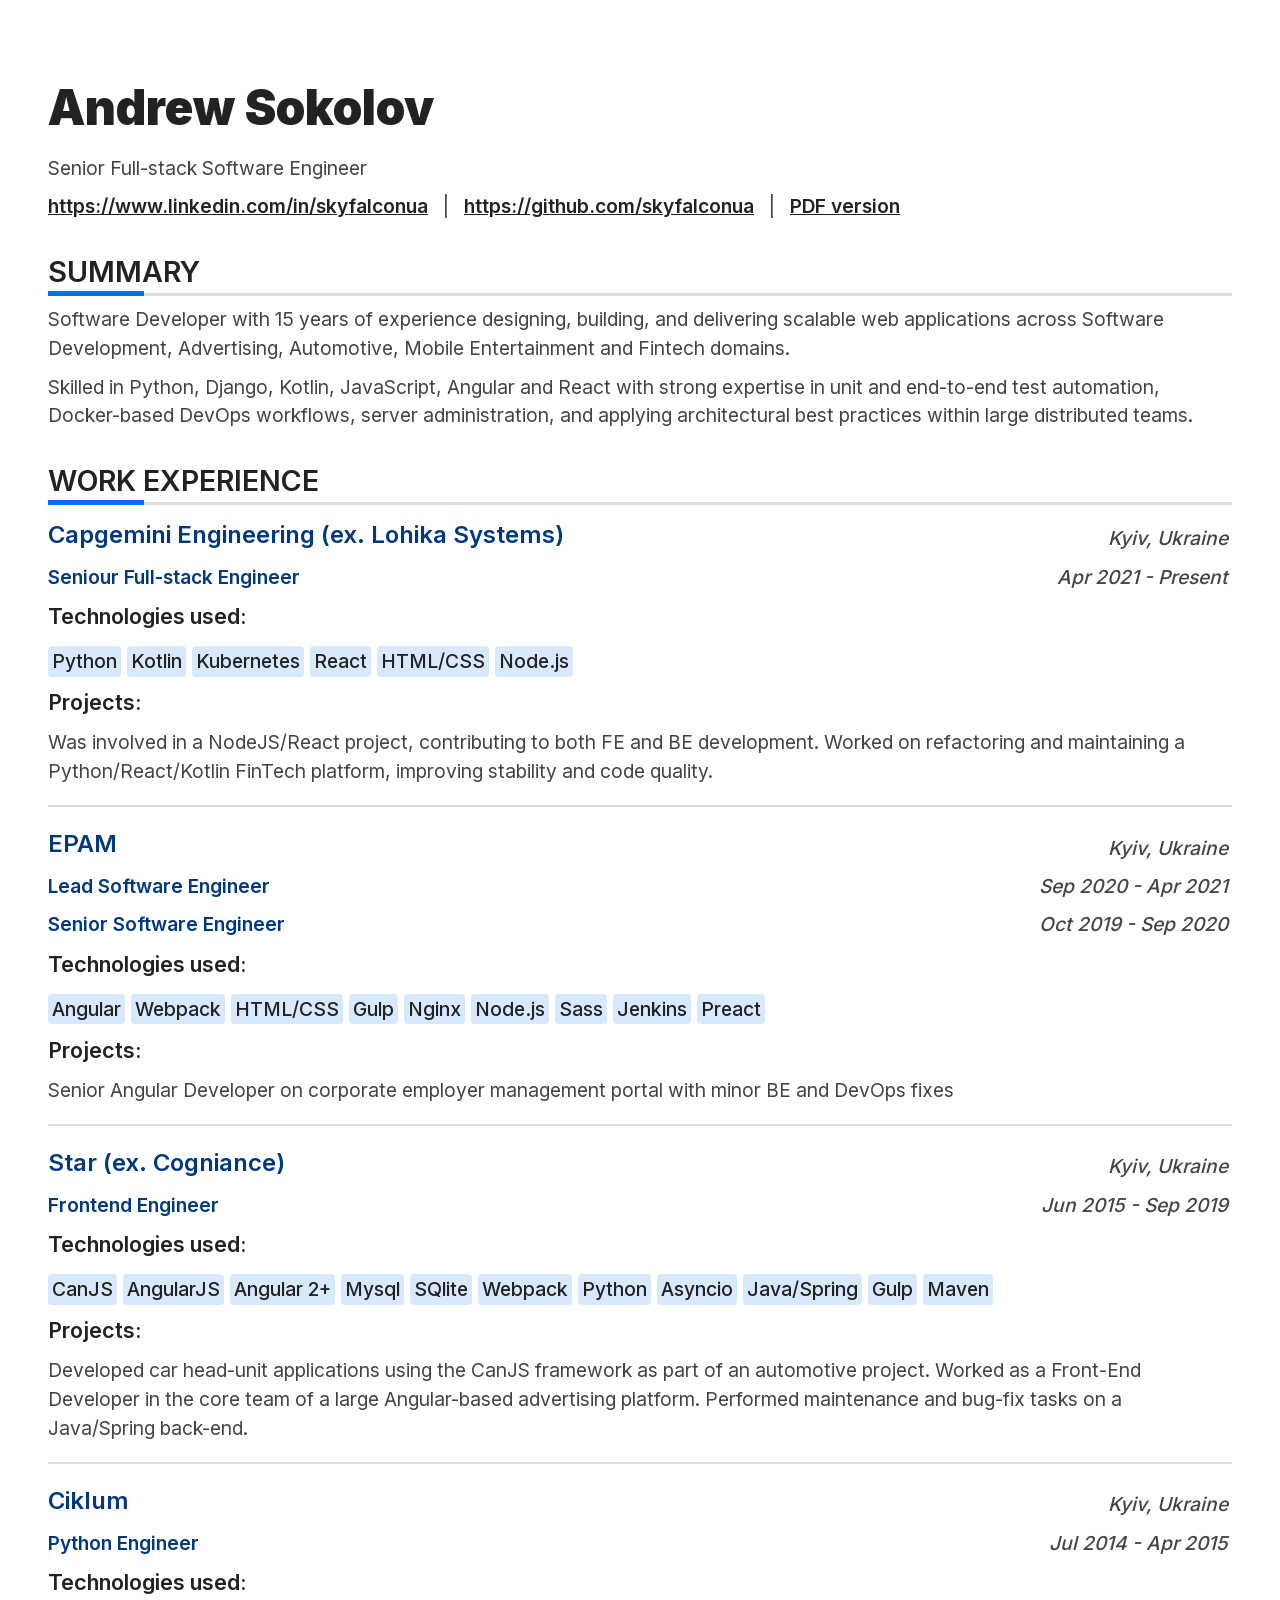
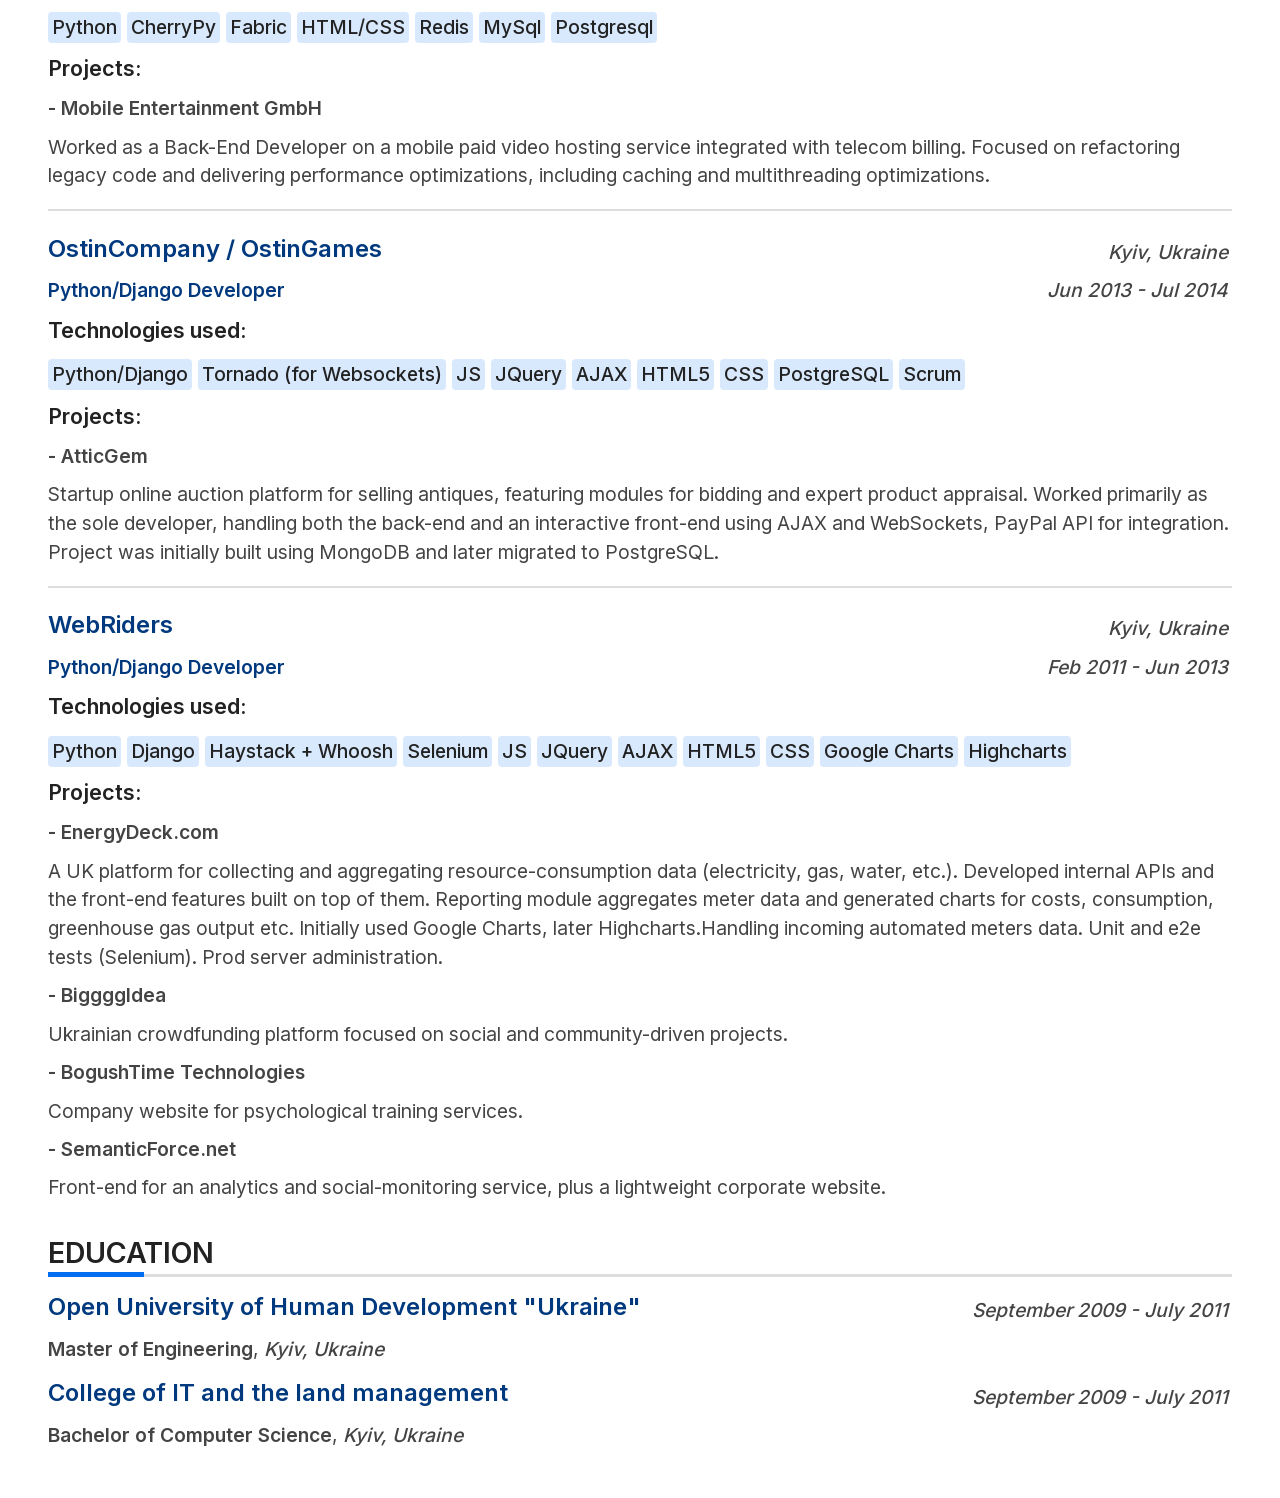
==== cv/index.html @ 944153d6 "update public info" ====
<!DOCTYPE html> <html lang=en style><!--
 Page saved with SingleFile 
 url: http://localhost:4321/ 
 saved date: Sat Nov 22 2025 23:03:34 GMT+0200 (Eastern European Standard Time)
--><meta charset=utf-8><meta name=viewport content="width=device-width"><meta name=generator content="Astro v5.15.9"><title>CV</title><style data-vite-dev-id="/Users/andrew/Projects/cv/src/layouts/Layout.astro?astro&amp;type=style&amp;index=0&amp;lang.css">@font-face{font-family:"Inter";font-style:normal;font-weight:400;src:url([data-uri])format("woff2");unicode-range:U+0000-00FF,U+0131,U+0152-0153,U+02BB-02BC,U+02C6,U+02DA,U+02DC,U+0304,U+0308,U+0329,U+2000-206F,U+20AC,U+2122,U+2191,U+2193,U+2212,U+2215,U+FEFF,U+FFFD}@font-face{font-family:"Inter";font-style:normal;font-weight:500;src:url([data-uri])format("woff2");unicode-range:U+0000-00FF,U+0131,U+0152-0153,U+02BB-02BC,U+02C6,U+02DA,U+02DC,U+0304,U+0308,U+0329,U+2000-206F,U+20AC,U+2122,U+2191,U+2193,U+2212,U+2215,U+FEFF,U+FFFD}@font-face{font-family:"Inter";font-style:normal;font-weight:600;src:url([data-uri])format("woff2");unicode-range:U+0000-00FF,U+0131,U+0152-0153,U+02BB-02BC,U+02C6,U+02DA,U+02DC,U+0304,U+0308,U+0329,U+2000-206F,U+20AC,U+2122,U+2191,U+2193,U+2212,U+2215,U+FEFF,U+FFFD}@font-face{font-family:"Inter";font-style:normal;font-weight:800;src:url([data-uri])format("woff2");unicode-range:U+0000-00FF,U+0131,U+0152-0153,U+02BB-02BC,U+02C6,U+02DA,U+02DC,U+0304,U+0308,U+0329,U+2000-206F,U+20AC,U+2122,U+2191,U+2193,U+2212,U+2215,U+FEFF,U+FFFD}@font-face{font-family:"Inter";font-style:normal;font-weight:900;src:url([data-uri])format("woff2");unicode-range:U+0000-00FF,U+0131,U+0152-0153,U+02BB-02BC,U+02C6,U+02DA,U+02DC,U+0304,U+0308,U+0329,U+2000-206F,U+20AC,U+2122,U+2191,U+2193,U+2212,U+2215,U+FEFF,U+FFFD}@font-face{font-family:"Noto Sans SC";font-style:normal;font-weight:400;src:url([data-uri])format("woff2");unicode-range:U+2b,U+40,U+3000,U+300a-300b,U+4e16,U+4e66,U+4e70,U+4e91-4e92,U+4e94,U+4e9b,U+4ec0,U+4eca,U+4f01,U+4f17-4f18,U+4f46,U+4f4e,U+4f9b,U+4fee,U+503c,U+5065,U+50cf,U+513f,U+5148,U+518d,U+51c6,U+51e0,U+5217,U+529e-529f,U+5341,U+534f,U+5361,U+5386,U+53c2,U+53c8,U+53cc,U+53d7-53d8,U+53ea,U+5404,U+5411,U+5417,U+5427,U+5468,U+559c,U+5668,U+56e0,U+56e2,U+56ed,U+5740,U+57fa,U+58eb,U+5904,U+592a,U+59cb,U+5a31,U+5b58,U+5b9d,U+5bc6,U+5c71,U+5dde,U+5df1,U+5e08,U+5e26,U+5e2e,U+5e93,U+5e97,U+5eb7,U+5f15,U+5f20,U+5f3a,U+5f62,U+5f69,U+5f88,U+5f8b,U+5fc5,U+600e,U+620f,U+6218,U+623f,U+627e,U+628a,U+62a4,U+62db,U+62e9,U+6307,U+6362,U+636e,U+64ad,U+6539,U+653f,U+6548,U+6574,U+6613,U+6625,U+663e,U+666f,U+672a,U+6750,U+6784,U+6a21,U+6b3e,U+6b65,U+6bcf,U+6c11,U+6c5f,U+6df1,U+706b,U+7167,U+724c,U+738b,U+73a9,U+73af,U+7403,U+7537,U+754c,U+7559,U+767d,U+7740,U+786e,U+795e,U+798f,U+79f0,U+7aef,U+7b7e,U+7bb1,U+7ea2,U+7ea6,U+7ec4,U+7ec6,U+7ecd,U+7edc,U+7ef4,U+8003,U+80b2,U+81f3-81f4,U+822a,U+827a,U+82f1,U+83b7,U+8425,U+89c2,U+89c8,U+8ba9,U+8bb8,U+8bc6,U+8bd5,U+8be2,U+8be5,U+8bed,U+8c03,U+8d23,U+8d2d,U+8d34,U+8d70,U+8db3,U+8fbe,U+8fce,U+8fd1,U+8fde,U+9001,U+901f-9020,U+90a3,U+914d,U+91c7,U+94fe,U+9500,U+952e,U+9605,U+9645,U+9662,U+9664,U+9700,U+9752,U+975e,U+97f3,U+9879,U+9886,U+98df,U+9a6c,U+9a8c,U+9ed1,U+9f99}@font-face{font-family:"Noto Sans SC";font-style:normal;font-weight:400;src:url([data-uri])format("woff2");unicode-range:U+4e,U+201c-201d,U+3010-3011,U+4e07,U+4e1c,U+4e24,U+4e3e,U+4e48,U+4e50,U+4e5f,U+4e8b-4e8c,U+4ea4,U+4eab-4eac,U+4ecb,U+4ece,U+4ed6,U+4ee3,U+4ef6-4ef7,U+4efb,U+4f20,U+4f55,U+4f7f,U+4fdd,U+505a,U+5143,U+5149,U+514d,U+5171,U+5177,U+518c,U+51fb,U+521b,U+5229,U+522b,U+52a9,U+5305,U+5317,U+534e,U+5355,U+5357,U+535a,U+5373,U+539f,U+53bb,U+53ca,U+53cd,U+53d6,U+53e3,U+53f0,U+5458,U+5546,U+56db,U+573a,U+578b,U+57ce,U+58f0,U+590d,U+5934,U+5973,U+5b57,U+5b8c,U+5b98,U+5bb9,U+5bfc,U+5c06,U+5c11,U+5c31,U+5c55,U+5df2,U+5e03,U+5e38,U+5e76,U+5e94,U+5efa,U+5f71,U+5f97,U+5feb,U+6001,U+603b,U+60f3,U+611f,U+6216,U+624d,U+6253,U+6295,U+6301,U+6392,U+641c,U+652f,U+653e,U+6559,U+6599,U+661f,U+671f,U+672f,U+6761,U+67e5,U+6807,U+6837,U+683c,U+6848,U+6b22,U+6b64,U+6bd4,U+6c14,U+6c34,U+6c42,U+6ca1,U+6d41,U+6d77,U+6d88,U+6e05,U+6e38,U+6e90,U+7136,U+7231,U+7531,U+767e,U+76ee,U+76f4,U+771f,U+7801,U+793a,U+79cd,U+7a0b,U+7a7a,U+7acb,U+7ae0,U+7b2c,U+7b80,U+7ba1,U+7cbe,U+7d22,U+7ea7,U+7ed3,U+7ed9,U+7edf,U+7f16,U+7f6e,U+8001,U+800c,U+8272,U+8282,U+82b1,U+8350,U+88ab,U+88c5,U+897f,U+89c1,U+89c4,U+89e3,U+8a00,U+8ba1,U+8ba4,U+8bae-8bb0,U+8bbe,U+8bc1,U+8bc4,U+8bfb,U+8d28,U+8d39,U+8d77,U+8d85,U+8def,U+8eab,U+8f66,U+8f6c,U+8f7d,U+8fd0,U+9009,U+90ae,U+90fd,U+91cc-91cd,U+91cf,U+95fb,U+9650,U+96c6,U+9891,U+98ce,U+ff1f}@font-face{font-family:"Noto Sans SC";font-style:normal;font-weight:400;src:url([data-uri])format("woff2");unicode-range:U+d,U+3e,U+5f,U+7c,U+a0,U+a9,U+4e09-4e0b,U+4e0d-4e0e,U+4e13,U+4e1a,U+4e2a,U+4e3a-4e3b,U+4e4b,U+4e86,U+4e8e,U+4ea7,U+4eba,U+4ee4-4ee5,U+4eec,U+4f1a,U+4f4d,U+4f53,U+4f5c,U+4f60,U+4fe1,U+5165,U+5168,U+516c,U+5173,U+5176,U+5185,U+51fa,U+5206,U+5230,U+5236,U+524d,U+529b,U+52a0-52a1,U+52a8,U+5316,U+533a,U+53cb,U+53d1,U+53ef,U+53f7-53f8,U+5408,U+540c-540e,U+544a,U+548c,U+54c1,U+56de,U+56fd-56fe,U+5728,U+5730,U+5907,U+5916,U+591a,U+5927,U+5929,U+597d,U+5982,U+5b50,U+5b66,U+5b89,U+5b9a,U+5b9e,U+5ba2,U+5bb6,U+5bf9,U+5c0f,U+5de5,U+5e02,U+5e73-5e74,U+5e7f,U+5ea6,U+5f00,U+5f0f,U+5f53,U+5f55,U+5fae,U+5fc3,U+6027,U+606f,U+60a8,U+60c5,U+610f,U+6210-6211,U+6237,U+6240,U+624b,U+6280,U+62a5,U+63a5,U+63a8,U+63d0,U+6536,U+6570,U+6587,U+65b9,U+65e0,U+65f6,U+660e,U+662d,U+662f,U+66f4,U+6700,U+670d,U+672c,U+673a,U+6743,U+6765,U+679c,U+682a,U+6b21,U+6b63,U+6cbb,U+6cd5,U+6ce8,U+6d3b,U+70ed,U+7247-7248,U+7269,U+7279,U+73b0,U+7406,U+751f,U+7528,U+7535,U+767b,U+76f8,U+770b,U+77e5,U+793e,U+79d1,U+7ad9,U+7b49,U+7c7b,U+7cfb,U+7ebf,U+7ecf,U+7f8e,U+8005,U+8054,U+80fd,U+81ea,U+85cf,U+884c,U+8868,U+8981,U+89c6,U+8bba,U+8bdd,U+8bf4,U+8bf7,U+8d44,U+8fc7,U+8fd8-8fd9,U+8fdb,U+901a,U+9053,U+90e8,U+91d1,U+957f,U+95e8,U+95ee,U+95f4,U+9762,U+9875,U+9898,U+9996,U+9ad8,U+ff01,U+ff08-ff09}@font-face{font-family:"Noto Sans SC";font-style:normal;font-weight:400;src:url([data-uri])format("woff2");unicode-range:U+20-22,U+27-2a,U+2c-3b,U+3f,U+41-4d,U+4f-5d,U+61-7b,U+7d,U+ab,U+ae,U+b2,U+b7,U+bb,U+df-e5,U+e7-ea,U+ec-ed,U+f1-f4,U+f6,U+f9-fa,U+fc,U+101,U+103,U+113,U+12b,U+148,U+14d,U+16b,U+1ce,U+1d0,U+300-301,U+1ebf,U+1ec7,U+2013-2014,U+2022,U+2027,U+2039-203a,U+2122,U+3001-3002,U+3042,U+3044,U+3046,U+3048,U+304a-3055,U+3057,U+3059-305b,U+305d,U+305f-3061,U+3063-306b,U+306d-3073,U+3075-3076,U+3078-3079,U+307b,U+307e-307f,U+3081-308d,U+308f,U+3092-3093,U+30a1-30a4,U+30a6-30bb,U+30bd,U+30bf-30c1,U+30c3-30c4,U+30c6-30cb,U+30cd-30d7,U+30d9-30e1,U+30e3-30e7,U+30e9-30ed,U+30ef,U+30f3,U+30fb-30fc,U+3127,U+4e00,U+4e2d,U+65b0,U+65e5,U+6708-6709,U+70b9,U+7684,U+7f51,U+ff0c,U+ff0e,U+ff1a}@font-face{font-family:"Noto Sans SC";font-style:normal;font-weight:400;src:url([data-uri])format("woff2");unicode-range:U+0000-00FF,U+0131,U+0152-0153,U+02BB-02BC,U+02C6,U+02DA,U+02DC,U+0304,U+0308,U+0329,U+2000-206F,U+20AC,U+2122,U+2191,U+2193,U+2212,U+2215,U+FEFF,U+FFFD}@font-face{font-family:"Noto Sans SC";font-style:normal;font-weight:700;src:url([data-uri])format("woff2");unicode-range:U+2b,U+40,U+3000,U+300a-300b,U+4e16,U+4e66,U+4e70,U+4e91-4e92,U+4e94,U+4e9b,U+4ec0,U+4eca,U+4f01,U+4f17-4f18,U+4f46,U+4f4e,U+4f9b,U+4fee,U+503c,U+5065,U+50cf,U+513f,U+5148,U+518d,U+51c6,U+51e0,U+5217,U+529e-529f,U+5341,U+534f,U+5361,U+5386,U+53c2,U+53c8,U+53cc,U+53d7-53d8,U+53ea,U+5404,U+5411,U+5417,U+5427,U+5468,U+559c,U+5668,U+56e0,U+56e2,U+56ed,U+5740,U+57fa,U+58eb,U+5904,U+592a,U+59cb,U+5a31,U+5b58,U+5b9d,U+5bc6,U+5c71,U+5dde,U+5df1,U+5e08,U+5e26,U+5e2e,U+5e93,U+5e97,U+5eb7,U+5f15,U+5f20,U+5f3a,U+5f62,U+5f69,U+5f88,U+5f8b,U+5fc5,U+600e,U+620f,U+6218,U+623f,U+627e,U+628a,U+62a4,U+62db,U+62e9,U+6307,U+6362,U+636e,U+64ad,U+6539,U+653f,U+6548,U+6574,U+6613,U+6625,U+663e,U+666f,U+672a,U+6750,U+6784,U+6a21,U+6b3e,U+6b65,U+6bcf,U+6c11,U+6c5f,U+6df1,U+706b,U+7167,U+724c,U+738b,U+73a9,U+73af,U+7403,U+7537,U+754c,U+7559,U+767d,U+7740,U+786e,U+795e,U+798f,U+79f0,U+7aef,U+7b7e,U+7bb1,U+7ea2,U+7ea6,U+7ec4,U+7ec6,U+7ecd,U+7edc,U+7ef4,U+8003,U+80b2,U+81f3-81f4,U+822a,U+827a,U+82f1,U+83b7,U+8425,U+89c2,U+89c8,U+8ba9,U+8bb8,U+8bc6,U+8bd5,U+8be2,U+8be5,U+8bed,U+8c03,U+8d23,U+8d2d,U+8d34,U+8d70,U+8db3,U+8fbe,U+8fce,U+8fd1,U+8fde,U+9001,U+901f-9020,U+90a3,U+914d,U+91c7,U+94fe,U+9500,U+952e,U+9605,U+9645,U+9662,U+9664,U+9700,U+9752,U+975e,U+97f3,U+9879,U+9886,U+98df,U+9a6c,U+9a8c,U+9ed1,U+9f99}@font-face{font-family:"Noto Sans SC";font-style:normal;font-weight:700;src:url([data-uri])format("woff2");unicode-range:U+4e,U+201c-201d,U+3010-3011,U+4e07,U+4e1c,U+4e24,U+4e3e,U+4e48,U+4e50,U+4e5f,U+4e8b-4e8c,U+4ea4,U+4eab-4eac,U+4ecb,U+4ece,U+4ed6,U+4ee3,U+4ef6-4ef7,U+4efb,U+4f20,U+4f55,U+4f7f,U+4fdd,U+505a,U+5143,U+5149,U+514d,U+5171,U+5177,U+518c,U+51fb,U+521b,U+5229,U+522b,U+52a9,U+5305,U+5317,U+534e,U+5355,U+5357,U+535a,U+5373,U+539f,U+53bb,U+53ca,U+53cd,U+53d6,U+53e3,U+53f0,U+5458,U+5546,U+56db,U+573a,U+578b,U+57ce,U+58f0,U+590d,U+5934,U+5973,U+5b57,U+5b8c,U+5b98,U+5bb9,U+5bfc,U+5c06,U+5c11,U+5c31,U+5c55,U+5df2,U+5e03,U+5e38,U+5e76,U+5e94,U+5efa,U+5f71,U+5f97,U+5feb,U+6001,U+603b,U+60f3,U+611f,U+6216,U+624d,U+6253,U+6295,U+6301,U+6392,U+641c,U+652f,U+653e,U+6559,U+6599,U+661f,U+671f,U+672f,U+6761,U+67e5,U+6807,U+6837,U+683c,U+6848,U+6b22,U+6b64,U+6bd4,U+6c14,U+6c34,U+6c42,U+6ca1,U+6d41,U+6d77,U+6d88,U+6e05,U+6e38,U+6e90,U+7136,U+7231,U+7531,U+767e,U+76ee,U+76f4,U+771f,U+7801,U+793a,U+79cd,U+7a0b,U+7a7a,U+7acb,U+7ae0,U+7b2c,U+7b80,U+7ba1,U+7cbe,U+7d22,U+7ea7,U+7ed3,U+7ed9,U+7edf,U+7f16,U+7f6e,U+8001,U+800c,U+8272,U+8282,U+82b1,U+8350,U+88ab,U+88c5,U+897f,U+89c1,U+89c4,U+89e3,U+8a00,U+8ba1,U+8ba4,U+8bae-8bb0,U+8bbe,U+8bc1,U+8bc4,U+8bfb,U+8d28,U+8d39,U+8d77,U+8d85,U+8def,U+8eab,U+8f66,U+8f6c,U+8f7d,U+8fd0,U+9009,U+90ae,U+90fd,U+91cc-91cd,U+91cf,U+95fb,U+9650,U+96c6,U+9891,U+98ce,U+ff1f}@font-face{font-family:"Noto Sans SC";font-style:normal;font-weight:700;src:url([data-uri])format("woff2");unicode-range:U+d,U+3e,U+5f,U+7c,U+a0,U+a9,U+4e09-4e0b,U+4e0d-4e0e,U+4e13,U+4e1a,U+4e2a,U+4e3a-4e3b,U+4e4b,U+4e86,U+4e8e,U+4ea7,U+4eba,U+4ee4-4ee5,U+4eec,U+4f1a,U+4f4d,U+4f53,U+4f5c,U+4f60,U+4fe1,U+5165,U+5168,U+516c,U+5173,U+5176,U+5185,U+51fa,U+5206,U+5230,U+5236,U+524d,U+529b,U+52a0-52a1,U+52a8,U+5316,U+533a,U+53cb,U+53d1,U+53ef,U+53f7-53f8,U+5408,U+540c-540e,U+544a,U+548c,U+54c1,U+56de,U+56fd-56fe,U+5728,U+5730,U+5907,U+5916,U+591a,U+5927,U+5929,U+597d,U+5982,U+5b50,U+5b66,U+5b89,U+5b9a,U+5b9e,U+5ba2,U+5bb6,U+5bf9,U+5c0f,U+5de5,U+5e02,U+5e73-5e74,U+5e7f,U+5ea6,U+5f00,U+5f0f,U+5f53,U+5f55,U+5fae,U+5fc3,U+6027,U+606f,U+60a8,U+60c5,U+610f,U+6210-6211,U+6237,U+6240,U+624b,U+6280,U+62a5,U+63a5,U+63a8,U+63d0,U+6536,U+6570,U+6587,U+65b9,U+65e0,U+65f6,U+660e,U+662d,U+662f,U+66f4,U+6700,U+670d,U+672c,U+673a,U+6743,U+6765,U+679c,U+682a,U+6b21,U+6b63,U+6cbb,U+6cd5,U+6ce8,U+6d3b,U+70ed,U+7247-7248,U+7269,U+7279,U+73b0,U+7406,U+751f,U+7528,U+7535,U+767b,U+76f8,U+770b,U+77e5,U+793e,U+79d1,U+7ad9,U+7b49,U+7c7b,U+7cfb,U+7ebf,U+7ecf,U+7f8e,U+8005,U+8054,U+80fd,U+81ea,U+85cf,U+884c,U+8868,U+8981,U+89c6,U+8bba,U+8bdd,U+8bf4,U+8bf7,U+8d44,U+8fc7,U+8fd8-8fd9,U+8fdb,U+901a,U+9053,U+90e8,U+91d1,U+957f,U+95e8,U+95ee,U+95f4,U+9762,U+9875,U+9898,U+9996,U+9ad8,U+ff01,U+ff08-ff09}@font-face{font-family:"Noto Sans SC";font-style:normal;font-weight:700;src:url([data-uri])format("woff2");unicode-range:U+20-22,U+27-2a,U+2c-3b,U+3f,U+41-4d,U+4f-5d,U+61-7b,U+7d,U+ab,U+ae,U+b2,U+b7,U+bb,U+df-e5,U+e7-ea,U+ec-ed,U+f1-f4,U+f6,U+f9-fa,U+fc,U+101,U+103,U+113,U+12b,U+148,U+14d,U+16b,U+1ce,U+1d0,U+300-301,U+1ebf,U+1ec7,U+2013-2014,U+2022,U+2027,U+2039-203a,U+2122,U+3001-3002,U+3042,U+3044,U+3046,U+3048,U+304a-3055,U+3057,U+3059-305b,U+305d,U+305f-3061,U+3063-306b,U+306d-3073,U+3075-3076,U+3078-3079,U+307b,U+307e-307f,U+3081-308d,U+308f,U+3092-3093,U+30a1-30a4,U+30a6-30bb,U+30bd,U+30bf-30c1,U+30c3-30c4,U+30c6-30cb,U+30cd-30d7,U+30d9-30e1,U+30e3-30e7,U+30e9-30ed,U+30ef,U+30f3,U+30fb-30fc,U+3127,U+4e00,U+4e2d,U+65b0,U+65e5,U+6708-6709,U+70b9,U+7684,U+7f51,U+ff0c,U+ff0e,U+ff1a}@font-face{font-family:"Noto Sans SC";font-style:normal;font-weight:700;src:url([data-uri])format("woff2");unicode-range:U+0000-00FF,U+0131,U+0152-0153,U+02BB-02BC,U+02C6,U+02DA,U+02DC,U+0304,U+0308,U+0329,U+2000-206F,U+20AC,U+2122,U+2191,U+2193,U+2212,U+2215,U+FEFF,U+FFFD}*{margin:0;padding:0;box-sizing:border-box}html{font-size:12px;print-color-adjust:exact}body{padding:48px;color:#444;font-family:"Inter","Noto Sans SC",sans-serif;font-size:1.6rem;font-weight:normal;line-height:1.5;margin:auto;font-style:normal}h1,h2,h3,h4{font-family:"Inter","Noto Sans SC",sans-serif;color:#222;margin-top:0.5em}h1{font-size:4rem;font-weight:800;text-align:left}h2{font-size:2.4rem;font-weight:600;border-bottom:3px solid #ddd;position:relative;text-transform:uppercase;margin-top:1em}h2:before{content:"";position:absolute;left:0;bottom:-3px;width:96px;height:5px;background-color:#016ef1}h3{font-size:2rem;font-weight:600;color:#01397e;margin-top:0.5em}h4{font-size:1.8rem;font-weight:600;margin-top:0.4em}strong{font-weight:600}h1 strong{font-weight:900}em{font-style:italic;font-weight:500}a{color:#222;font-weight:600;text-decoration:underline}ul{margin-top:0.5em;padding-left:12px;list-style:none}ul li{position:relative;margin-top:0.2em}ul li:before{content:"•";position:absolute;left:-12px;color:#016ef1;font-weight:600;font-family:"Inter"}p{margin-top:0.5em}p.pull-right{float:right;margin-right:4px;margin-top:-1.5em;text-align:right}.page-break:before{content:"Page Break";color:#aaa;display:block}hr{border:none;border-top:2px solid #ddd;margin:1em 0}::selection,::-moz-selection{background-color:rgba(1,110,241,0.2)}.tags{margin:0.5em 0}.tags ul{display:inline;padding:0}.tags li{display:inline-block;background-color:rgba(1,110,241,0.15);border-radius:4px;color:#222;font-weight:500;padding:1px 4px;margin-right:1px}.tags li::before{display:none}.row.row--section{display:flex}.row.row--section .column.column--1-1{flex:100%}.h3-like{color:#01397e}</style>
<meta name=referrer content=no-referrer><link rel=icon type=image/svg+xml href="[data-uri]"><link rel=canonical href=http://localhost:4321/><meta http-equiv=content-security-policy content="default-src 'none'; font-src 'self' data:; img-src 'self' data:; style-src 'unsafe-inline'; media-src 'self' data:; script-src 'unsafe-inline' data:; object-src 'self' data:; frame-src 'self' data:;"><body><object style=display:none;visibility:hidden class=eusw@iit.com.ua hidden></object> <div class="row row--section"> <div class="column column--1-1"> <h1><strong>Andrew Sokolov</strong></h1> <p>Senior Full-stack Software Engineer</p> <p> <a href=https://www.linkedin.com/in/skyfalconua>https://www.linkedin.com/in/skyfalconua</a>
&nbsp; | &nbsp;
<a href=https://github.com/skyfalconua>https://github.com/skyfalconua</a>
&nbsp; | &nbsp;
<a href=https://github.com/skyfalconua/cv/blob/main/output/CV-Andrew-Sokolov.pdf>PDF version</a> </p> <h2>Summary</h2> <p>Software Developer with 15 years of experience designing, building, and delivering
 scalable web applications across Software Development, Advertising, Automotive,
 Mobile Entertainment and Fintech domains.</p> <p>Skilled in Python, Django, Kotlin, JavaScript, Angular and React with strong expertise
 in unit and end-to-end test automation, Docker-based DevOps workflows, server administration,
 and applying architectural best practices within large distributed teams.</p> <h2>Work Experience</h2> <h3>Capgemini Engineering (ex. Lohika Systems)</h3> <p class=pull-right><em>Kyiv, Ukraine</em></p> <p class=h3-like><strong>Seniour Full-stack Engineer</strong></p> <p class=pull-right><em>Apr 2021 - Present</em></p> <h4>Technologies used:</h4> <div class=tags> <p><ul><li>Python</li>
<li>Kotlin</li>
<li>Kubernetes</li>
<li>React</li>
<li>HTML/CSS</li>
<li>Node.js</ul><p></p> </div> <h4>Projects:</h4> <p>Was involved in a NodeJS/React project, contributing to both FE and BE development.
Worked on refactoring and maintaining a Python/React/Kotlin FinTech platform,
improving stability and code quality.</p> <hr> <h3>EPAM</h3> <p class=pull-right><em>Kyiv, Ukraine</em></p> <p class=h3-like><strong>Lead Software Engineer</strong></p> <p class=pull-right><em>Sep 2020 - Apr 2021</em></p> <p class=h3-like><strong>Senior Software Engineer</strong></p> <p class=pull-right><em>Oct 2019 - Sep 2020</em></p> <h4>Technologies used:</h4> <div class=tags> <p><ul><li>Angular</li>
<li>Webpack</li>
<li>HTML/CSS</li>
<li>Gulp</li>
<li>Nginx</li>
<li>Node.js</li>
<li>Sass</li>
<li>Jenkins</li>
<li>Preact</ul><p></p> </div> <h4>Projects:</h4> <p>Senior Angular Developer on corporate employer management portal with minor BE and DevOps fixes</p> <hr> <h3>Star (ex. Cogniance)</h3> <p class=pull-right><em>Kyiv, Ukraine</em></p> <p class=h3-like><strong>Frontend Engineer</strong></p> <p class=pull-right><em>Jun 2015 - Sep 2019</em></p> <h4>Technologies used:</h4> <div class=tags> <p><ul><li>CanJS</li>
<li>AngularJS</li>
<li>Angular 2+</li>
<li>Mysql</li>
<li>SQlite</li>
<li>Webpack</li>
<li>Python</li>
<li>Asyncio</li>
<li>Java/Spring</li>
<li>Gulp</li>
<li>Maven</ul><p></p> </div> <h4>Projects:</h4> <p>Developed car head-unit applications using the CanJS framework as part of an automotive project.
Worked as a Front-End Developer in the core team of a large Angular-based advertising platform.
Performed maintenance and bug-fix tasks on a Java/Spring back-end.</p> <hr> <h3>Ciklum</h3> <p class=pull-right><em>Kyiv, Ukraine</em></p> <p class=h3-like><strong>Python Engineer</strong></p> <p class=pull-right><em>Jul 2014 - Apr 2015</em></p> <h4>Technologies used:</h4> <div class=tags> <p><ul><li>Python</li>
<li>CherryPy</li>
<li>Fabric</li>
<li>HTML/CSS</li>
<li>Redis</li>
<li>MySql</li>
<li>Postgresql</ul><p></p> </div> <h4>Projects:</h4> <p><strong> - Mobile Entertainment GmbH </strong></p>
<p>Worked as a Back-End Developer on a mobile paid video hosting service integrated
with telecom billing. Focused on refactoring legacy code and delivering performance
optimizations, including caching and multithreading optimizations.</p> <hr> <h3>OstinCompany / OstinGames</h3> <p class=pull-right><em>Kyiv, Ukraine</em></p> <p class=h3-like><strong>Python/Django Developer</strong></p> <p class=pull-right><em>Jun 2013 - Jul 2014</em></p> <h4>Technologies used:</h4> <div class=tags> <p><ul><li>Python/Django</li>
<li>Tornado (for Websockets)</li>
<li>JS</li>
<li>JQuery</li>
<li>AJAX</li>
<li>HTML5</li>
<li>CSS</li>
<li>PostgreSQL</li>
<li>Scrum</ul><p></p> </div> <h4>Projects:</h4> <p><strong> - AtticGem </strong></p>
<p>Startup online auction platform for selling antiques, featuring modules for
bidding and expert product appraisal. Worked primarily as the sole developer,
handling both the back-end and an interactive front-end using AJAX and WebSockets,
PayPal API for integration. Project was initially built using MongoDB
and later migrated to PostgreSQL.</p> <hr> <h3>WebRiders</h3> <p class=pull-right><em>Kyiv, Ukraine</em></p> <p class=h3-like><strong>Python/Django Developer</strong></p> <p class=pull-right><em>Feb 2011 - Jun 2013</em></p> <h4>Technologies used:</h4> <div class=tags> <p><ul><li>Python</li>
<li>Django</li>
<li>Haystack + Whoosh</li>
<li>Selenium</li>
<li>JS</li>
<li>JQuery</li>
<li>AJAX</li>
<li>HTML5</li>
<li>CSS</li>
<li>Google Charts</li>
<li>Highcharts</ul><p></p> </div> <h4>Projects:</h4> <p><strong> - EnergyDeck.com </strong></p>
<p>A UK platform for collecting and aggregating resource-consumption data
(electricity, gas, water, etc.). Developed internal APIs and the front-end
features built on top of them. Reporting module aggregates meter data and generated
charts for costs, consumption, greenhouse gas output etc. Initially used Google Charts,
later Highcharts.Handling incoming automated meters data.
Unit and e2e tests (Selenium). Prod server administration.</p>
<p><strong> - BiggggIdea </strong></p>
<p>Ukrainian crowdfunding platform focused on social and community-driven projects.</p>
<p><strong> - BogushTime Technologies </strong></p>
<p>Company website for psychological training services.</p>
<p><strong> - SemanticForce.net </strong></p>
<p>Front-end for an analytics and social-monitoring service,
plus a lightweight corporate website.</p> <h2>Education</h2> <h3>Open University of Human Development "Ukraine"</h3> <p class=pull-right><em>September 2009 - July 2011</em></p> <p> <strong>Master of Engineering</strong>, <em>Kyiv, Ukraine</em> </p> <h3>College of IT and the land management</h3> <p class=pull-right><em>September 2009 - July 2011</em></p> <p> <strong>Bachelor of Computer Science</strong>, <em>Kyiv, Ukraine</em> </p> </div> </div>
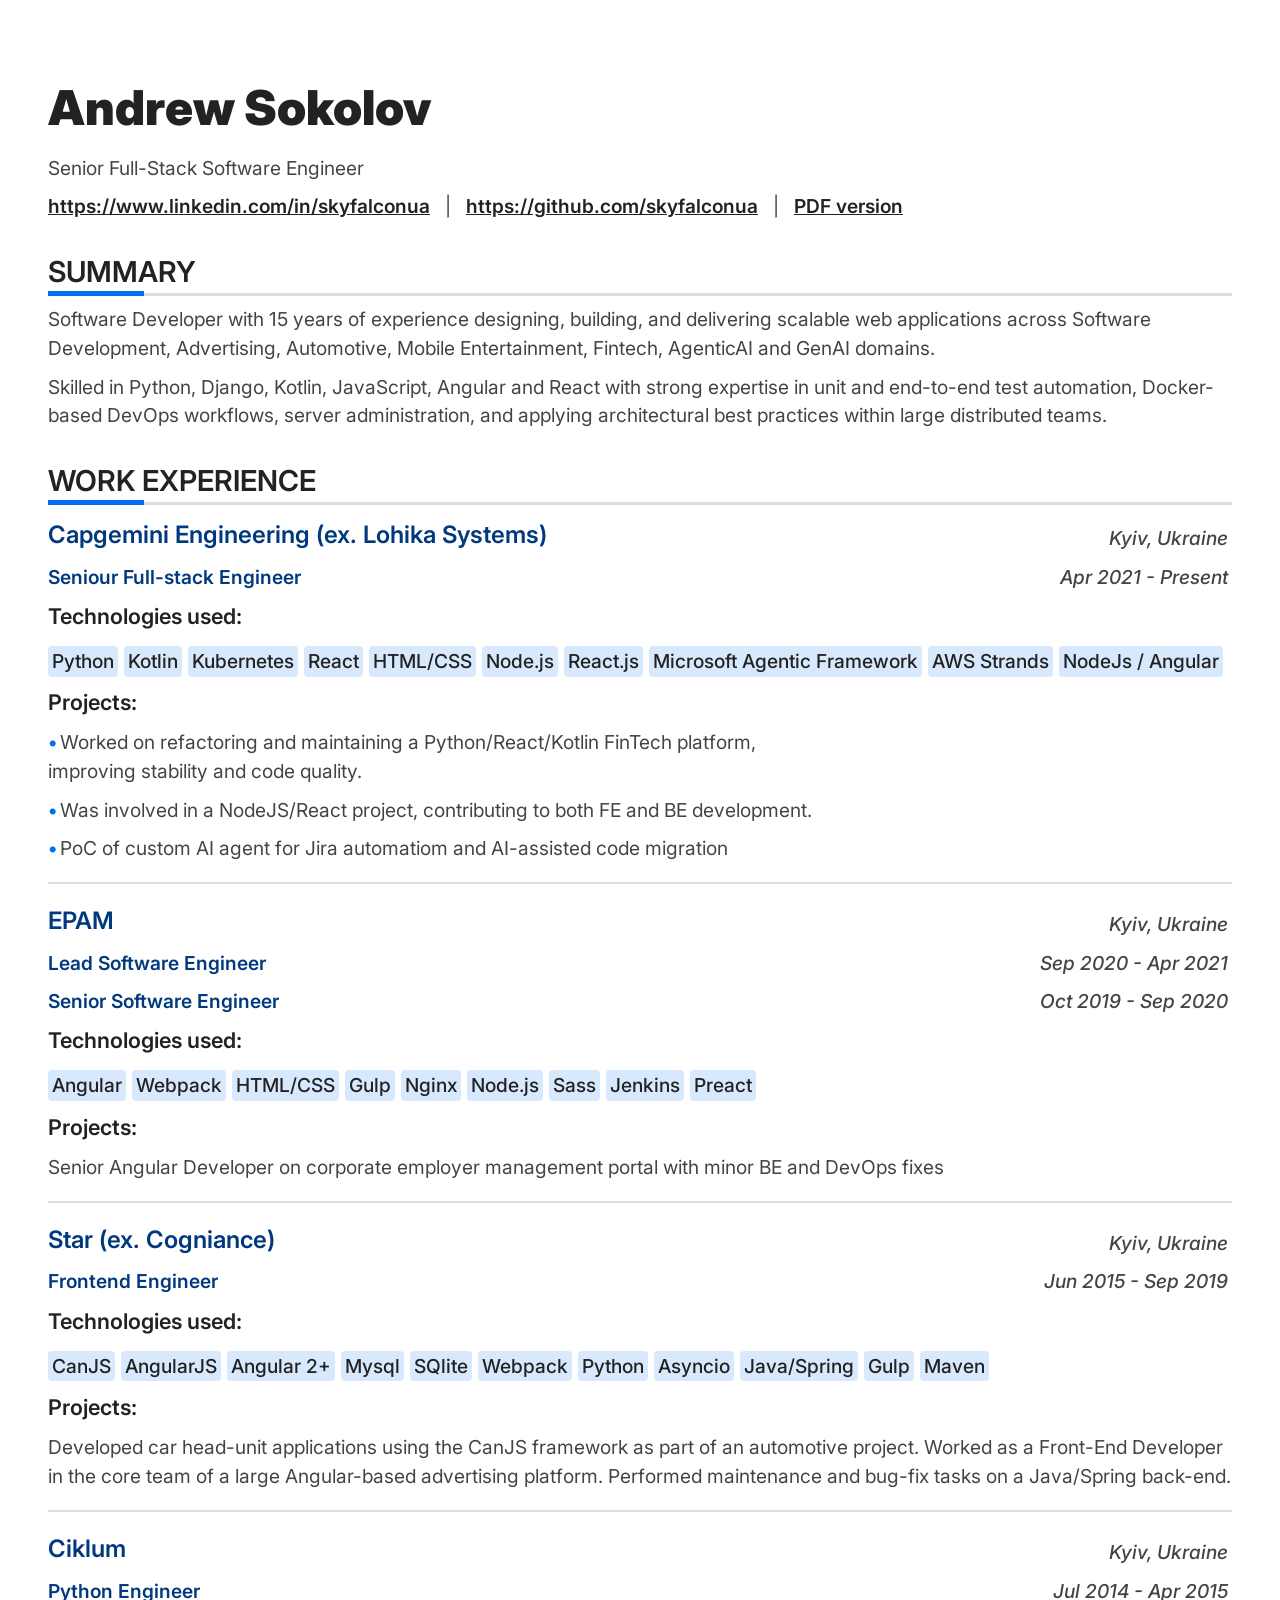
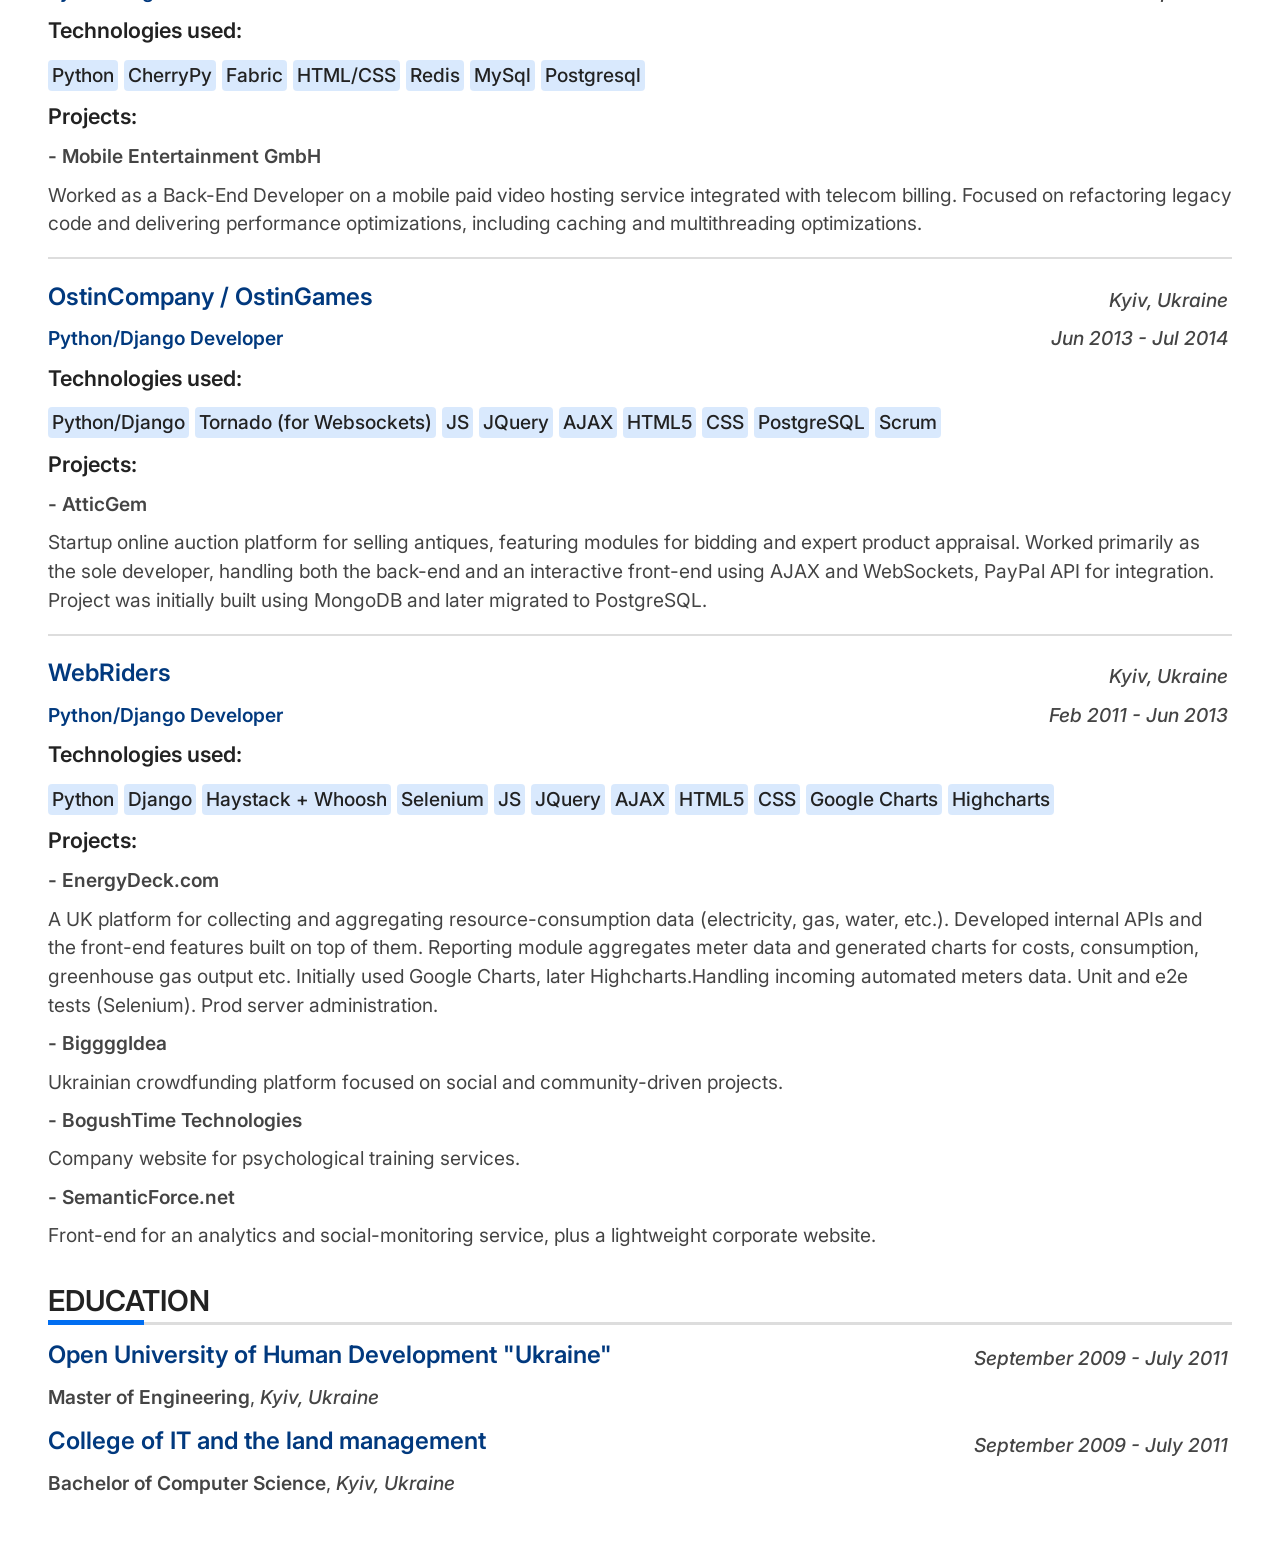
==== commit 8c30c75a: "cv 2026-04-28" ====
--- a/cv/index.html
+++ b/cv/index.html
@@ -1,24 +1,28 @@
-<!DOCTYPE html> <html lang=en style><!--
- Page saved with SingleFile 
- url: http://localhost:4321/ 
- saved date: Sat Nov 22 2025 23:03:34 GMT+0200 (Eastern European Standard Time)
---><meta charset=utf-8><meta name=viewport content="width=device-width"><meta name=generator content="Astro v5.15.9"><title>CV</title><style data-vite-dev-id="/Users/andrew/Projects/cv/src/layouts/Layout.astro?astro&amp;type=style&amp;index=0&amp;lang.css">@font-face{font-family:"Inter";font-style:normal;font-weight:400;src:url([data-uri])format("woff2");unicode-range:U+0000-00FF,U+0131,U+0152-0153,U+02BB-02BC,U+02C6,U+02DA,U+02DC,U+0304,U+0308,U+0329,U+2000-206F,U+20AC,U+2122,U+2191,U+2193,U+2212,U+2215,U+FEFF,U+FFFD}@font-face{font-family:"Inter";font-style:normal;font-weight:500;src:url([data-uri])format("woff2");unicode-range:U+0000-00FF,U+0131,U+0152-0153,U+02BB-02BC,U+02C6,U+02DA,U+02DC,U+0304,U+0308,U+0329,U+2000-206F,U+20AC,U+2122,U+2191,U+2193,U+2212,U+2215,U+FEFF,U+FFFD}@font-face{font-family:"Inter";font-style:normal;font-weight:600;src:url([data-uri])format("woff2");unicode-range:U+0000-00FF,U+0131,U+0152-0153,U+02BB-02BC,U+02C6,U+02DA,U+02DC,U+0304,U+0308,U+0329,U+2000-206F,U+20AC,U+2122,U+2191,U+2193,U+2212,U+2215,U+FEFF,U+FFFD}@font-face{font-family:"Inter";font-style:normal;font-weight:800;src:url([data-uri])format("woff2");unicode-range:U+0000-00FF,U+0131,U+0152-0153,U+02BB-02BC,U+02C6,U+02DA,U+02DC,U+0304,U+0308,U+0329,U+2000-206F,U+20AC,U+2122,U+2191,U+2193,U+2212,U+2215,U+FEFF,U+FFFD}@font-face{font-family:"Inter";font-style:normal;font-weight:900;src:url([data-uri]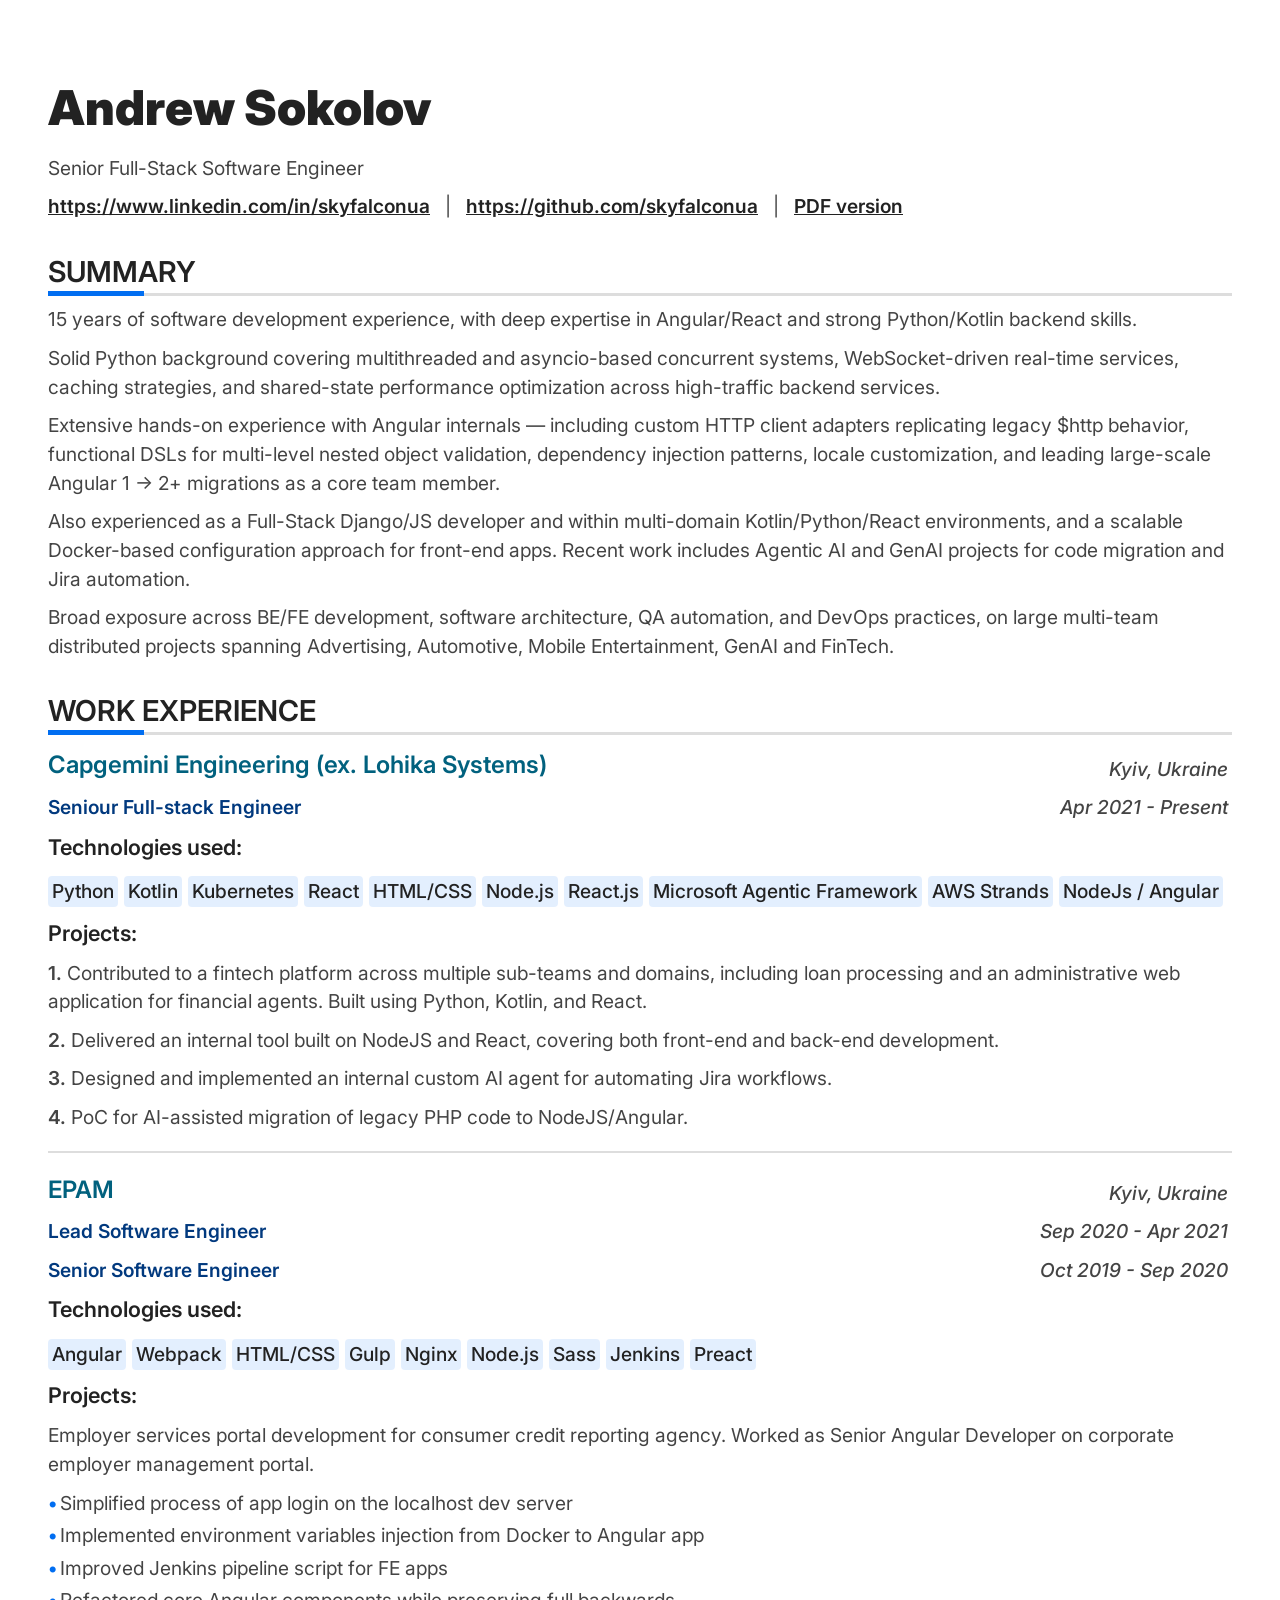
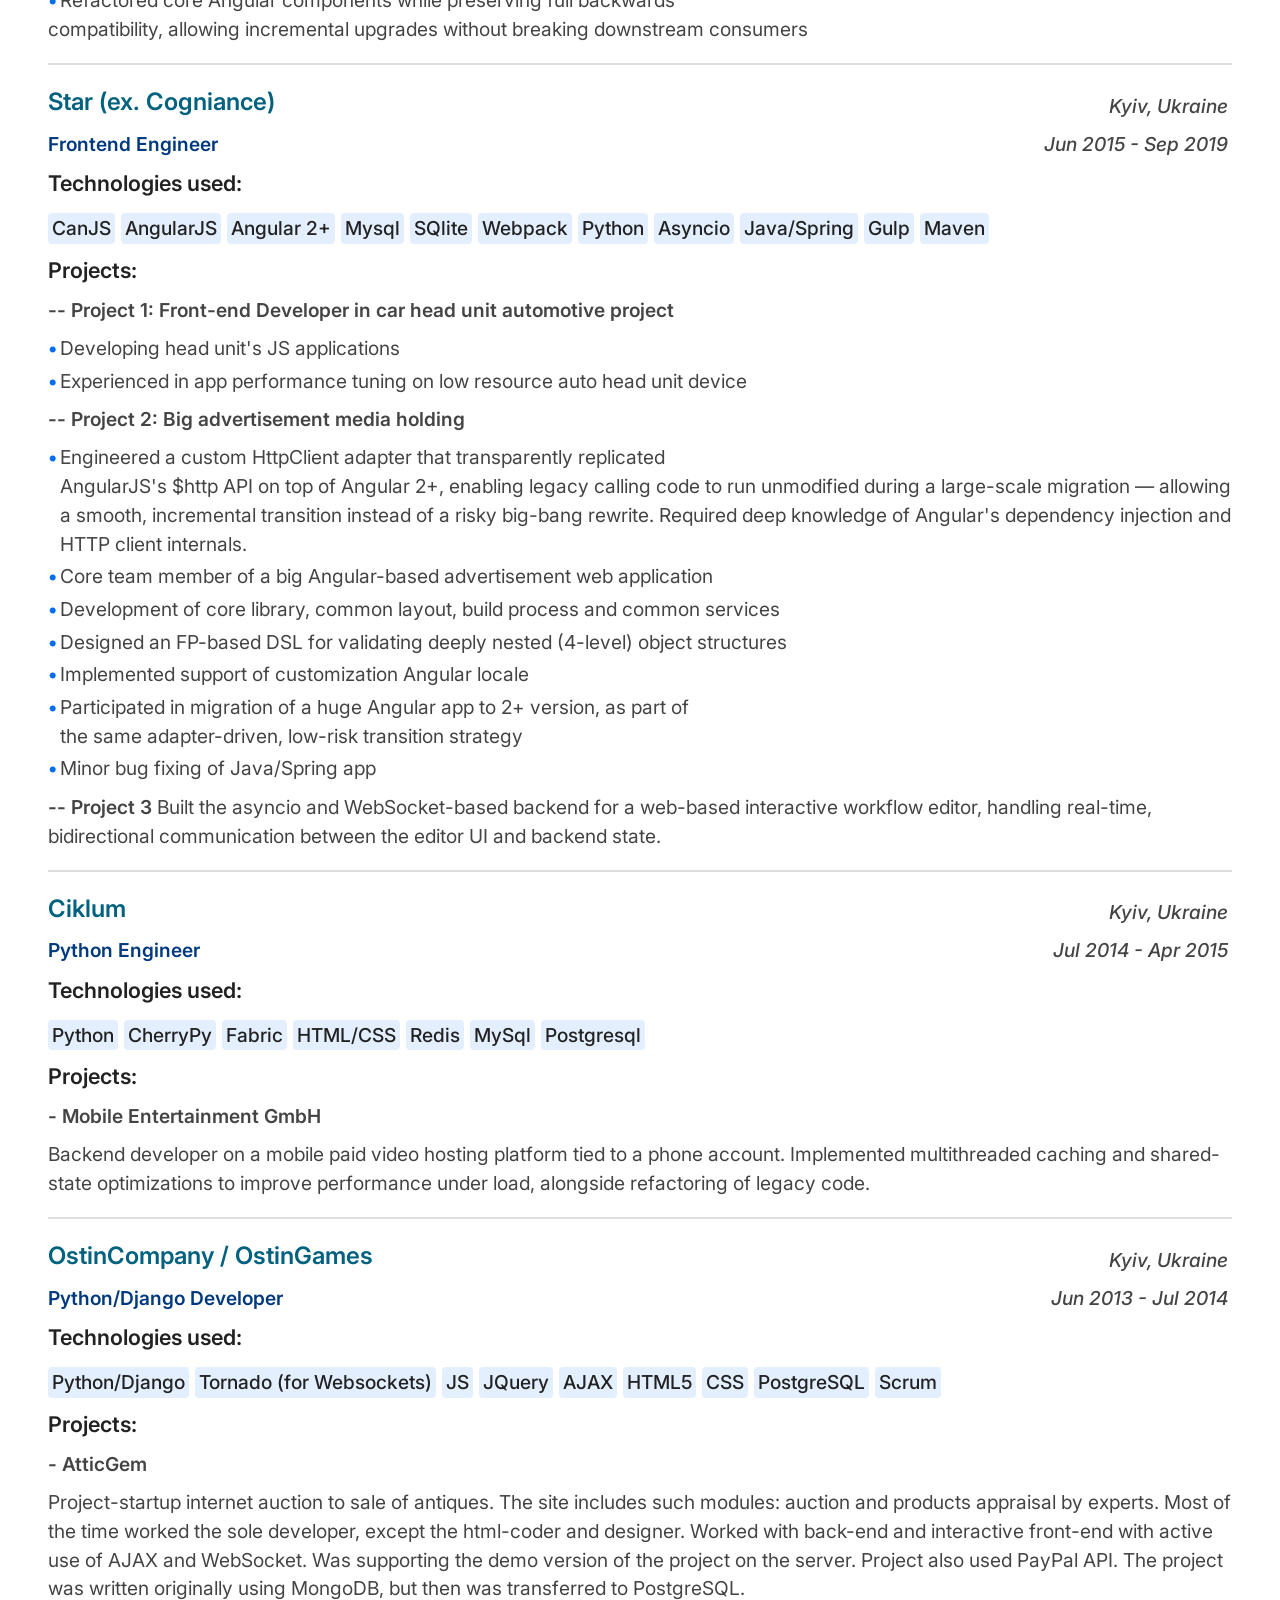
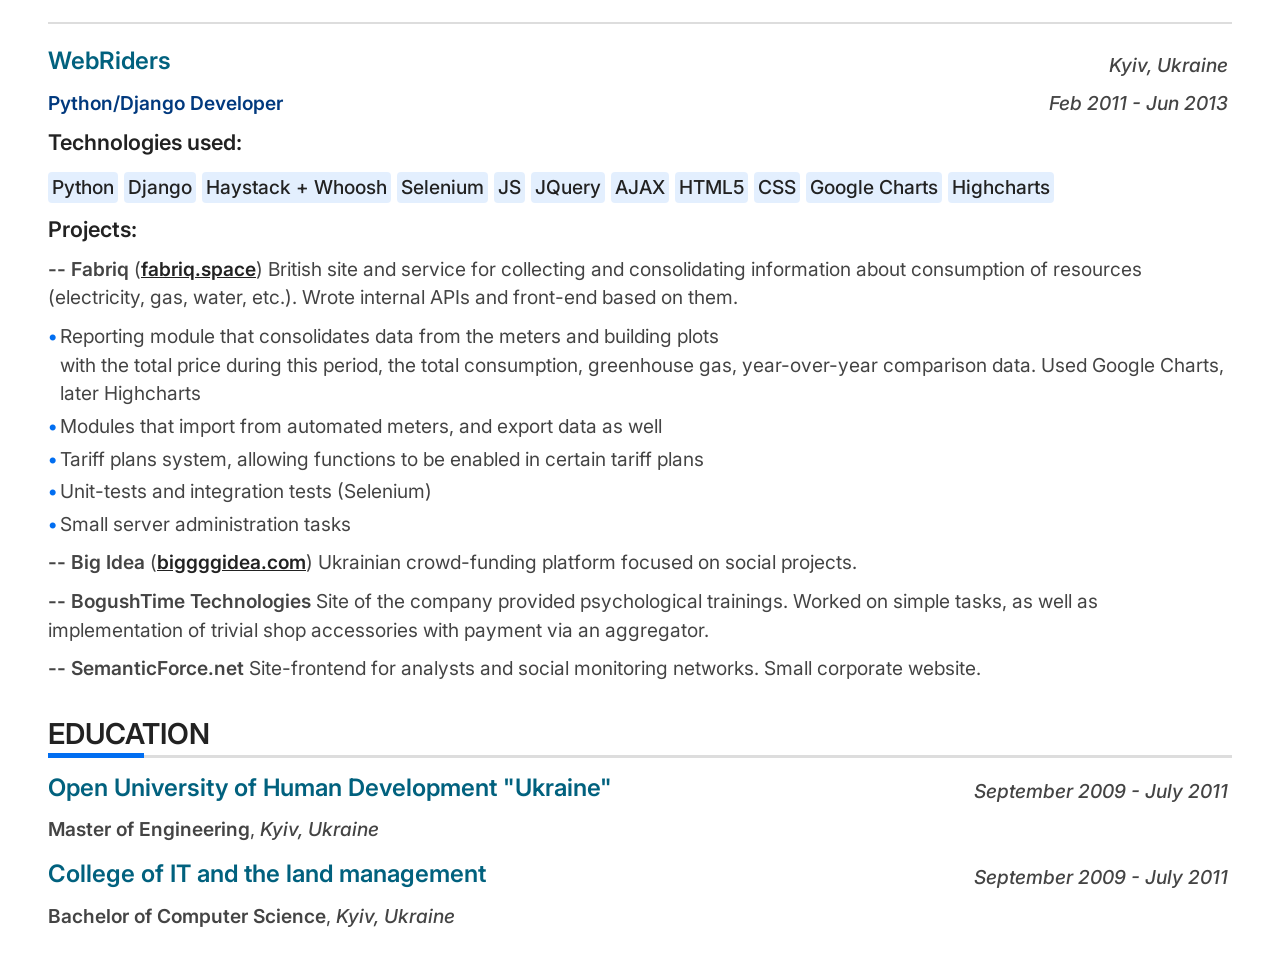
==== commit 781a9984: "update cv" ====
--- a/cv/index.html
+++ b/cv/index.html
@@ -1,16 +1,223 @@
 <!DOCTYPE html><script>
+  /* Mode switching via ?mode=pdf or ?mode=web. Scale for PDF - 72% */
   const mode = new URLSearchParams(window.location.search).get("mode") || "web";
   document.documentElement.classList.add(`mode-${mode}`);
-</script> <html lang="en"> <head><meta charset="UTF-8"><meta name="viewport" content="width=device-width"><meta name="generator" content="Astro v6.1.9"><title>CV</title><style>@import"https://fonts.googleapis.com/css2?family=Inter:wght@400;500;600;800;900&display=swap";@import"https://fonts.googleapis.com/css2?family=Noto+Sans+SC:wght@400;700&display=swap";*{margin:0;padding:0;box-sizing:border-box}html{font-size:12px;print-color-adjust:exact}body{padding:48px;color:#444;font-family:Inter,Noto Sans SC,sans-serif;font-size:1.6rem;font-weight:400;line-height:1.5;margin:auto;font-style:normal}h1,h2,h3,h4,h5,h6{font-family:Inter,Noto Sans SC,sans-serif;color:#222;margin-top:.5em}h1{font-size:4rem;font-weight:800;text-align:left}h2{font-size:2.4rem;font-weight:600;border-bottom:3px solid #ddd;position:relative;text-transform:uppercase;margin-top:1em}h2:before{content:"";position:absolute;left:0;bottom:-3px;width:96px;height:5px;background-color:#016ef1}h3{font-size:2rem;font-weight:600;color:#01397e;margin-top:.5em}h4,h5,h6{font-size:1.8rem;font-weight:600;margin-top:.4em}b,strong{font-weight:600}h1 b,h1 strong{font-weight:900}h2 b,h2 strong,h3 b,h3 strong,h4 b,h4 strong,h5 b,h5 strong,h6 b,h6 strong,a b,a strong{font-weight:800}i,em{font-style:italic;font-weight:500}a{color:#222;font-weight:600;text-decoration:underline}ul,ol{margin-top:.5em;padding-left:12px;list-style:none}ul li{position:relative;margin-top:.2em}ul li:before{content:"•";position:absolute;left:-12px;color:#016ef1;font-weight:600;font-family:Inter}p{margin-top:.5em}p.pull-right{float:right;margin-right:4px;margin-top:-1.5em;text-align:right}code{background-color:#016ef133;border-radius:2px;padding:0 4px;font-weight:500;color:#222;font-family:inherit}pre{font-family:inherit}pre code{display:block}table{margin-top:.5em;table-layout:fixed;width:100%}table th,table tr{font-weight:400}table.no-margin{margin:0!important}img{border-radius:4px;float:left;height:10rem;margin-right:2rem}.page-break{margin:2em 0;border-top:1px dashed #aaa;border-bottom:1px dashed #aaa;text-align:center}.page-break:before{content:"Page Break";color:#aaa;display:block}hr{border:none;border-top:2px solid #ddd;margin:1em 0}::selection,::-moz-selection{background-color:#016ef133}@media print{.no-print{display:none}}.only-pdf,.only-web{display:none}.mode-pdf .only-pdf,.mode-web .only-web{display:block}.tags{margin:.5em 0}.tags ul{display:inline;padding:0}.tags li{display:inline-block;background-color:#016ef126;border-radius:4px;color:#222;font-weight:500;padding:1px 4px;margin-right:1px}.tags li:before{display:none}.row.row--section{display:flex}.row.row--section .column.column--1-1{flex:100%}.row.row--section .column.column--1-2{flex:66%;padding-right:3rem}.row.row--section .column.column--2-2{flex:34%;padding-left:3rem}.h3-like{color:#01397e}
-</style></head> <body>  <div class="row row--section"> <div class="column column--1-1"> <h1><strong>Andrew Sokolov</strong></h1> <p>Senior Full-Stack Software Engineer</p> <p> <a href="https://www.linkedin.com/in/skyfalconua">https://www.linkedin.com/in/skyfalconua</a>
+</script> <html lang="en"> <head><meta charset="UTF-8"><meta name="viewport" content="width=device-width"><meta name="generator" content="Astro v6.1.9"><title>CV</title><style data-vite-dev-id="/Users/andrew/Projects/work/cv/src/layouts/Layout.astro?astro&#38;type=style&#38;index=0&#38;lang.css">@import url("https://fonts.googleapis.com/css2?family=Inter:wght@400;500;600;800;900&display=swap");
+@import url("https://fonts.googleapis.com/css2?family=Noto+Sans+SC:wght@400;700&display=swap");
+/* Reset */
+* {
+  margin: 0;
+  padding: 0;
+  box-sizing: border-box;
+}
+html {
+  font-size: 12px; /* base font size */
+  print-color-adjust: exact;
+}
+body {
+  padding: 48px;
+  color: #444;
+  font-family: "Inter", "Noto Sans SC", sans-serif;
+  font-size: 1.6rem;
+  font-weight: normal;
+  line-height: 1.5;
+  margin: auto;
+  font-style: normal;
+}
+/* Headings */
+h1, h2, h3, h4, h5, h6 {
+  font-family: "Inter", "Noto Sans SC", sans-serif;
+  color: #222;
+  margin-top: 0.5em;
+}
+h1 {
+  font-size: 4rem;
+  font-weight: 800;
+  text-align: left;
+}
+h2 {
+  font-size: 2.4rem;
+  font-weight: 600;
+  border-bottom: 3px solid #ddd;
+  position: relative;
+  text-transform: uppercase;
+  margin-top: 1em;
+}
+h2:before {
+  content: "";
+  position: absolute;
+  left: 0;
+  bottom: -3px;
+  width: 96px;
+  height: 5px;
+  background-color: #016ef1;
+}
+h3 {
+  font-size: 2rem;
+  font-weight: 600;
+  color: #01617e;
+  margin-top: 0.5em;
+}
+h4, h5, h6 {
+  font-size: 1.8rem;
+  font-weight: 600;
+  margin-top: 0.4em;
+}
+/* Text formatting */
+b, strong {
+  font-weight: 600;
+}
+h1 b, h1 strong { font-weight: 900; }
+h2 b, h2 strong,
+h3 b, h3 strong,
+h4 b, h4 strong,
+h5 b, h5 strong,
+h6 b, h6 strong,
+a b, a strong { font-weight: 800; }
+i, em {
+  font-style: italic;
+  font-weight: 500;
+}
+a {
+  color: #222;
+  font-weight: 600;
+  text-decoration: underline;
+}
+/* Lists */
+ul, ol {
+  margin-top: 0.5em;
+  padding-left: 12px;
+  list-style: none;
+}
+ul li {
+  position: relative;
+  margin-top: 0.2em;
+}
+ul li:before {
+  content: "•";
+  position: absolute;
+  left: -12px;
+  color: #016ef1;
+  font-weight: 600;
+  font-family: "Inter";
+}
+/* Paragraphs */
+p {
+  margin-top: 0.5em;
+}
+p.pull-right {
+  float: right;
+  margin-right: 4px;
+  margin-top: -1.5em;
+  text-align: right;
+}
+/* Code & Pre */
+code {
+  background-color: rgba(1, 110, 241, 0.2);
+  border-radius: 2px;
+  padding: 0 4px;
+  font-weight: 500;
+  color: #222;
+  font-family: inherit;
+}
+pre {
+  font-family: inherit;
+}
+pre code {
+  display: block;
+}
+/* Tables */
+table {
+  margin-top: 0.5em;
+  table-layout: fixed;
+  width: 100%;
+}
+table th, table tr {
+  font-weight: normal;
+}
+table.no-margin {
+  margin: 0 !important;
+}
+/* Images */
+img {
+  border-radius: 4px;
+  float: left;
+  height: 10rem;
+  margin-right: 2rem;
+}
+/* Page break */
+.page-break {
+  margin: 2em 0;
+  border-top: 1px dashed #aaa;
+  border-bottom: 1px dashed #aaa;
+  text-align: center;
+}
+.page-break:before {
+  content: "Page Break";
+  color: #aaa;
+  display: block;
+}
+/* Misc */
+hr {
+  border: none;
+  border-top: 2px solid #ddd;
+  margin: 1em 0;
+}
+::selection, ::-moz-selection {
+  background-color: rgba(1, 110, 241, 0.2);
+}
+@media print {
+  .no-print { display: none; }
+}
+/* Mode switching via ?mode=pdf or ?mode=web */
+.only-pdf, .only-web { display: none; }
+.mode-pdf .only-pdf { display: block; }
+.mode-web .only-web { display: block; }
+/* Tags */
+.tags {
+  margin: 0.5em 0;
+}
+.tags ul {
+  display: inline;
+  padding: 0;
+}
+.tags li {
+  display: inline-block;
+  background-color: rgba(1, 110, 241, 0.11);
+  border-radius: 4px;
+  color: #222;
+  font-weight: 500;
+  padding: 1px 4px;
+  margin-right: 1px;
+}
+.tags li::before {
+  display: none;
+}
+/* Row/column layout */
+.row.row--section {
+  display: flex;
+}
+.row.row--section .column.column--1-1 { flex: 100%; }
+.row.row--section .column.column--1-2 { flex: 66%; padding-right: 3rem; }
+.row.row--section .column.column--2-2 { flex: 34%; padding-left: 3rem; }
+/* Small helper */
+.h3-like { color: #01397e; }</style><script type="module" src="/@vite/client"></script>
+<script type="module" src="/src/layouts/Layout.astro?astro&type=style&index=0&lang.css"></script></head> <body>  <div class="row row--section"> <div class="column column--1-1"> <h1><strong>Andrew Sokolov</strong></h1> <p>Senior Full-Stack Software Engineer</p> <p> <a href="https://www.linkedin.com/in/skyfalconua">https://www.linkedin.com/in/skyfalconua</a>
 &nbsp; | &nbsp;
 <a href="https://github.com/skyfalconua">https://github.com/skyfalconua</a> <span class="no-print">
 &nbsp; | &nbsp;
-<a href="https://github.com/skyfalconua/cv/blob/main/output/CV-Andrew-Sokolov.pdf">PDF version</a> </span> </p> <h2>Summary</h2> <p>Software Developer with 15 years of experience designing, building, and delivering
-        scalable web applications across Software Development, Advertising, Automotive,
-        Mobile Entertainment, Fintech, AgenticAI and GenAI domains.</p> <p>Skilled in Python, Django, Kotlin, JavaScript, Angular and React with strong expertise
-        in unit and end-to-end test automation, Docker-based DevOps workflows, server administration,
-        and applying architectural best practices within large distributed teams.</p> <h2>Work Experience</h2> <!-----------------------------------------------------------------------> <h3>Capgemini Engineering (ex. Lohika Systems)</h3> <p class="pull-right"><em>Kyiv, Ukraine</em></p> <p class="h3-like"><strong>Seniour Full-stack Engineer</strong></p> <p class="pull-right"><em>Apr 2021 - Present</em></p> <h4>Technologies used:</h4> <div class="tags"> <p><ul><li>Python</li>
+<a href="https://github.com/skyfalconua/cv/blob/main/output/CV-Andrew-Sokolov.pdf">PDF version</a> </span> </p> <h2>Summary</h2> <p>15 years of software development experience, with deep expertise in Angular/React and
+          strong Python/Kotlin backend skills.</p> <p>Solid Python background covering multithreaded and asyncio-based concurrent systems,
+          WebSocket-driven real-time services, caching strategies, and shared-state performance
+          optimization across high-traffic backend services.</p> <p>Extensive hands-on experience with Angular internals — including custom HTTP client adapters
+          replicating legacy $http behavior, functional DSLs for multi-level nested object validation,
+          dependency injection patterns, locale customization, and leading large-scale
+          Angular 1 → 2+ migrations as a core team member.</p> <p>Also experienced as a Full-Stack Django/JS developer and within multi-domain
+          Kotlin/Python/React environments, and a scalable Docker-based configuration approach
+          for front-end apps. Recent work includes Agentic AI and GenAI projects for code migration
+          and Jira automation.</p> <p>Broad exposure across BE/FE development, software architecture, QA automation, and
+          DevOps practices, on large multi-team distributed projects spanning Advertising, Automotive,
+          Mobile Entertainment, GenAI and FinTech.</p> <h2>Work Experience</h2> <!-----------------------------------------------------------------------> <h3>Capgemini Engineering (ex. Lohika Systems)</h3> <p class="pull-right"><em>Kyiv, Ukraine</em></p> <p class="h3-like"><strong>Seniour Full-stack Engineer</strong></p> <p class="pull-right"><em>Apr 2021 - Present</em></p> <h4>Technologies used:</h4> <div class="tags"> <p><ul><li>Python</li>
 <li>Kotlin</li>
 <li>Kubernetes</li>
 <li>React</li>
@@ -19,10 +226,17 @@
 <li>React.js</li>
 <li>Microsoft Agentic Framework</li>
 <li>AWS Strands</li>
-<li>NodeJs / Angular</li></ul></p> </div> <h4>Projects:</h4> <p><ul><li>Worked on refactoring and maintaining a Python/React/Kotlin FinTech platform,</li></ul>
-improving stability and code quality.</p>
-<p><ul><li>Was involved in a NodeJS/React project, contributing to both FE and BE development.</li></ul></p>
-<p><ul><li>PoC of custom AI agent for Jira automatiom and AI-assisted code migration</li></ul></p> <!-----------------------------------------------------------------------> <hr> <!-----------------------------------------------------------------------> <h3>EPAM</h3> <p class="pull-right"><em>Kyiv, Ukraine</em></p> <p class="h3-like"><strong>Lead Software Engineer</strong></p> <p class="pull-right"><em>Sep 2020 - Apr 2021</em></p> <p class="h3-like"><strong>Senior Software Engineer</strong></p> <p class="pull-right"><em>Oct 2019 - Sep 2020</em></p> <h4>Technologies used:</h4> <div class="tags"> <p><ul><li>Angular</li>
+<li>NodeJs / Angular</li></ul></p> </div> <h4>Projects:</h4> <p><strong>1.</strong>
+Contributed to a fintech platform across multiple sub-teams and domains,
+including loan processing and an administrative web application for
+financial agents. Built using Python, Kotlin, and React.</p>
+<p><strong>2.</strong>
+Delivered an internal tool built on NodeJS and React, covering both
+front-end and back-end development.</p>
+<p><strong>3.</strong>
+Designed and implemented an internal custom AI agent for automating Jira workflows.</p>
+<p><strong>4.</strong>
+PoC for AI-assisted migration of legacy PHP code to NodeJS/Angular.</p> <!-----------------------------------------------------------------------> <hr> <!-----------------------------------------------------------------------> <h3>EPAM</h3> <p class="pull-right"><em>Kyiv, Ukraine</em></p> <p class="h3-like"><strong>Lead Software Engineer</strong></p> <p class="pull-right"><em>Sep 2020 - Apr 2021</em></p> <p class="h3-like"><strong>Senior Software Engineer</strong></p> <p class="pull-right"><em>Oct 2019 - Sep 2020</em></p> <h4>Technologies used:</h4> <div class="tags"> <p><ul><li>Angular</li>
 <li>Webpack</li>
 <li>HTML/CSS</li>
 <li>Gulp</li>
@@ -30,7 +244,13 @@
 <li>Node.js</li>
 <li>Sass</li>
 <li>Jenkins</li>
-<li>Preact</li></ul></p> </div> <h4>Projects:</h4> <p>Senior Angular Developer on corporate employer management portal with minor BE and DevOps fixes</p> <!-----------------------------------------------------------------------> <hr> <!-----------------------------------------------------------------------> <h3>Star (ex. Cogniance)</h3> <p class="pull-right"><em>Kyiv, Ukraine</em></p> <p class="h3-like"><strong>Frontend Engineer</strong></p> <p class="pull-right"><em>Jun 2015  -  Sep 2019</em></p> <h4>Technologies used:</h4> <div class="tags"> <p><ul><li>CanJS</li>
+<li>Preact</li></ul></p> </div> <div class="only-pdf"> <br> </div> <h4>Projects:</h4> <p>Employer services portal development for consumer credit reporting agency.
+Worked as Senior Angular Developer on corporate employer management portal.
+<ul><li>Simplified process of app login on the localhost dev server</li>
+<li>Implemented environment variables injection from Docker to Angular app</li>
+<li>Improved Jenkins pipeline script for FE apps</li>
+<li>Refactored core Angular components while preserving full backwards</li></ul>
+  compatibility, allowing incremental upgrades without breaking downstream consumers</p> <!-----------------------------------------------------------------------> <hr> <!-----------------------------------------------------------------------> <h3>Star (ex. Cogniance)</h3> <p class="pull-right"><em>Kyiv, Ukraine</em></p> <p class="h3-like"><strong>Frontend Engineer</strong></p> <p class="pull-right"><em>Jun 2015  -  Sep 2019</em></p> <h4>Technologies used:</h4> <div class="tags"> <p><ul><li>CanJS</li>
 <li>AngularJS</li>
 <li>Angular 2+</li>
 <li>Mysql</li>
@@ -40,18 +260,35 @@
 <li>Asyncio</li>
 <li>Java/Spring</li>
 <li>Gulp</li>
-<li>Maven</li></ul></p> </div> <h4>Projects:</h4> <p>Developed car head-unit applications using the CanJS framework as part of an automotive project.
-Worked as a Front-End Developer in the core team of a large Angular-based advertising platform.
-Performed maintenance and bug-fix tasks on a Java/Spring back-end.</p> <!-----------------------------------------------------------------------> <div class="only-pdf"> <br> <br> <br> <br> </div> <hr class="only-web"> <!-----------------------------------------------------------------------> <h3>Ciklum</h3> <p class="pull-right"><em>Kyiv, Ukraine</em></p> <p class="h3-like"><strong>Python Engineer</strong></p> <p class="pull-right"><em>Jul 2014 - Apr 2015</em></p> <h4>Technologies used:</h4> <div class="tags"> <p><ul><li>Python</li>
+<li>Maven</li></ul></p> </div> <h4>Projects:</h4> <p><strong>-- Project 1: Front-end Developer in car head unit automotive project</strong>
+<ul><li>Developing head unit's JS applications</li>
+<li>Experienced in app performance tuning on low resource auto head unit device</li></ul></p>
+<p><strong>-- Project 2: Big advertisement media holding</strong>
+<ul><li>Engineered a custom HttpClient adapter that transparently replicated</li>
+  AngularJS's $http API on top of Angular 2+, enabling legacy calling
+  code to run unmodified during a large-scale migration — allowing a smooth,
+  incremental transition instead of a risky big-bang rewrite. Required deep
+  knowledge of Angular's dependency injection and HTTP client internals.
+<li>Core team member of a big Angular-based advertisement web application</li>
+<li>Development of core library, common layout, build process and common services</li>
+<li>Designed an FP-based DSL for validating deeply nested (4-level) object structures</li>
+<li>Implemented support of customization Angular locale</li>
+<li>Participated in migration of a huge Angular app to 2+ version, as part of</li>
+  the same adapter-driven, low-risk transition strategy
+<li>Minor bug fixing of Java/Spring app</li></ul></p>
+<p><strong>-- Project 3</strong>
+Built the asyncio and WebSocket-based backend for a web-based interactive
+workflow editor, handling real-time, bidirectional communication between
+the editor UI and backend state.</p> <!-----------------------------------------------------------------------> <hr> <!-----------------------------------------------------------------------> <h3>Ciklum</h3> <p class="pull-right"><em>Kyiv, Ukraine</em></p> <p class="h3-like"><strong>Python Engineer</strong></p> <p class="pull-right"><em>Jul 2014 - Apr 2015</em></p> <h4>Technologies used:</h4> <div class="tags"> <p><ul><li>Python</li>
 <li>CherryPy</li>
 <li>Fabric</li>
 <li>HTML/CSS</li>
 <li>Redis</li>
 <li>MySql</li>
 <li>Postgresql</li></ul></p> </div> <h4>Projects:</h4> <p><strong> - Mobile Entertainment GmbH </strong></p>
-<p>Worked as a Back-End Developer on a mobile paid video hosting service integrated
-with telecom billing. Focused on refactoring legacy code and delivering performance
-optimizations, including caching and multithreading optimizations.</p> <!-----------------------------------------------------------------------> <hr> <!-----------------------------------------------------------------------> <h3>OstinCompany / OstinGames</h3> <p class="pull-right"><em>Kyiv, Ukraine</em></p> <p class="h3-like"><strong>Python/Django Developer</strong></p> <p class="pull-right"><em>Jun 2013 - Jul 2014</em></p> <h4>Technologies used:</h4> <div class="tags"> <p><ul><li>Python/Django</li>
+<p>Backend developer on a mobile paid video hosting platform tied to a phone
+account. Implemented multithreaded caching and shared-state optimizations
+to improve performance under load, alongside refactoring of legacy code.</p> <!-----------------------------------------------------------------------> <div class="only-pdf"> <br> </div> <hr class="only-web"> <!-----------------------------------------------------------------------> <h3>OstinCompany / OstinGames</h3> <p class="pull-right"><em>Kyiv, Ukraine</em></p> <p class="h3-like"><strong>Python/Django Developer</strong></p> <p class="pull-right"><em>Jun 2013 - Jul 2014</em></p> <h4>Technologies used:</h4> <div class="tags"> <p><ul><li>Python/Django</li>
 <li>Tornado (for Websockets)</li>
 <li>JS</li>
 <li>JQuery</li>
@@ -60,11 +297,13 @@
 <li>CSS</li>
 <li>PostgreSQL</li>
 <li>Scrum</li></ul></p> </div> <h4>Projects:</h4> <p><strong> - AtticGem </strong></p>
-<p>Startup online auction platform for selling antiques, featuring modules for
-bidding and expert product appraisal. Worked primarily as the sole developer,
-handling both the back-end and an interactive front-end using AJAX and WebSockets,
-PayPal API for integration. Project was initially built using MongoDB
-and later migrated to PostgreSQL.</p> <!-----------------------------------------------------------------------> <hr> <!-----------------------------------------------------------------------> <h3>WebRiders</h3> <p class="pull-right"><em>Kyiv, Ukraine</em></p> <p class="h3-like"><strong>Python/Django Developer</strong></p> <p class="pull-right"><em>Feb 2011 - Jun 2013</em></p> <h4>Technologies used:</h4> <div class="tags"> <p><ul><li>Python</li>
+<p>Project-startup internet auction to sale of antiques. The site includes
+such modules: auction and products appraisal by experts. Most of the time
+worked the sole developer, except the html-coder and designer. Worked
+with back-end and interactive front-end with active use of AJAX and WebSocket.
+Was supporting the demo version of the project on the server. Project also
+used PayPal API. The project was written originally using MongoDB,
+but then was transferred to PostgreSQL.</p> <!-----------------------------------------------------------------------> <hr> <!-----------------------------------------------------------------------> <h3>WebRiders</h3> <p class="pull-right"><em>Kyiv, Ukraine</em></p> <p class="h3-like"><strong>Python/Django Developer</strong></p> <p class="pull-right"><em>Feb 2011 - Jun 2013</em></p> <h4>Technologies used:</h4> <div class="tags"> <p><ul><li>Python</li>
 <li>Django</li>
 <li>Haystack + Whoosh</li>
 <li>Selenium</li>
@@ -74,17 +313,21 @@
 <li>HTML5</li>
 <li>CSS</li>
 <li>Google Charts</li>
-<li>Highcharts</li></ul></p> </div> <h4>Projects:</h4> <p><strong> - EnergyDeck.com </strong></p>
-<p>A UK platform for collecting and aggregating resource-consumption data
-(electricity, gas, water, etc.). Developed internal APIs and the front-end
-features built on top of them. Reporting module aggregates meter data and generated
-charts for costs, consumption, greenhouse gas output etc. Initially used Google Charts,
-later Highcharts.Handling incoming automated meters data.
-Unit and e2e tests (Selenium). Prod server administration.</p>
-<p><strong> - BiggggIdea </strong></p>
-<p>Ukrainian crowdfunding platform focused on social and community-driven projects.</p>
-<p><strong> - BogushTime Technologies </strong></p>
-<p>Company website for psychological training services.</p>
-<p><strong> - SemanticForce.net </strong></p>
-<p>Front-end for an analytics and social-monitoring service,
-plus a lightweight corporate website.</p> <!-----------------------------------------------------------------------> <h2>Education</h2> <h3>Open University of Human Development &quot;Ukraine&quot;</h3> <p class="pull-right"><em>September 2009 - July 2011</em></p> <p> <strong>Master of Engineering</strong>, <em>Kyiv, Ukraine</em> </p> <h3>College of IT and the land management</h3> <p class="pull-right"><em>September 2009 - July 2011</em></p> <p> <strong>Bachelor of Computer Science</strong>, <em>Kyiv, Ukraine</em> </p> </div> </div> </body></html>+<li>Highcharts</li></ul></p> </div> <h4>Projects:</h4> <p><strong>-- Fabriq</strong> (<a href="https://fabriq.space">fabriq.space</a>)
+British site and service for collecting and consolidating information
+about consumption of resources (electricity, gas, water, etc.). Wrote
+internal APIs and front-end based on them.
+<ul><li>Reporting module that consolidates data from the meters and building plots</li>
+  with the total price during this period, the total consumption, greenhouse
+  gas, year-over-year comparison data. Used Google Charts, later Highcharts
+<li>Modules that import from automated meters, and export data as well</li>
+<li>Tariff plans system, allowing functions to be enabled in certain tariff plans</li>
+<li>Unit-tests and integration tests (Selenium)</li>
+<li>Small server administration tasks</li></ul></p>
+<p><strong>-- Big Idea</strong> (<a href="https://biggggidea.com/">biggggidea.com</a>)
+Ukrainian crowd-funding platform focused on social projects.</p>
+<p><strong>-- BogushTime Technologies</strong>
+Site of the company provided psychological trainings. Worked on simple tasks,
+as well as implementation of trivial shop accessories with payment via an aggregator.</p>
+<p><strong>-- SemanticForce.net</strong>
+Site-frontend for analysts and social monitoring networks. Small corporate website.</p> <!-----------------------------------------------------------------------> <h2>Education</h2> <h3>Open University of Human Development &quot;Ukraine&quot;</h3> <p class="pull-right"><em>September 2009 - July 2011</em></p> <p> <strong>Master of Engineering</strong>, <em>Kyiv, Ukraine</em> </p> <h3>College of IT and the land management</h3> <p class="pull-right"><em>September 2009 - July 2011</em></p> <p> <strong>Bachelor of Computer Science</strong>, <em>Kyiv, Ukraine</em> </p> </div> </div> </body></html>
